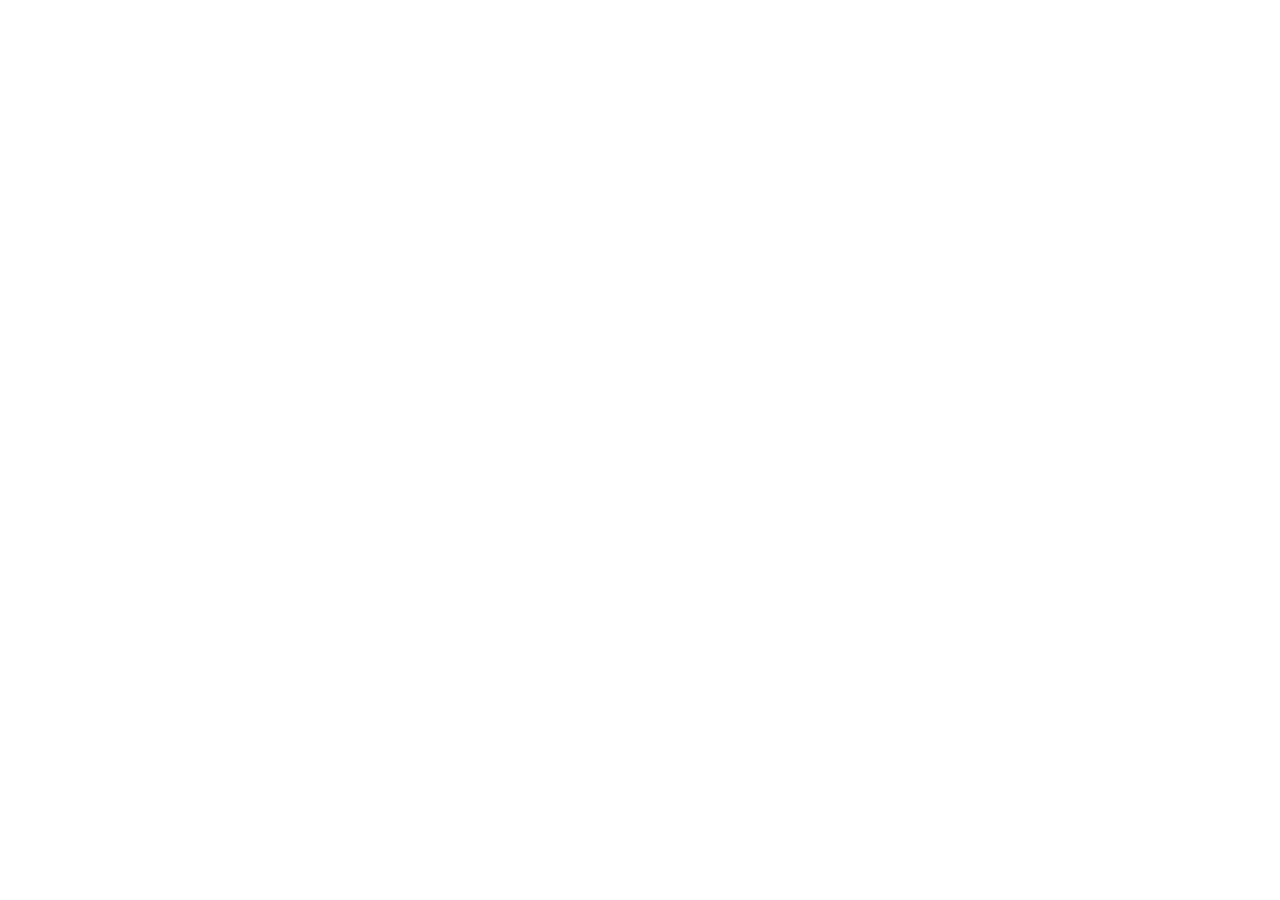
==== index.html @ 67c73c74 "Add files via upload" ====
<!DOCTYPE html>
<html lang="es">
<head>
  <meta charset="UTF-8">
  <meta name="viewport" content="width=device-width, initial-scale=1">
  <title>Hyper Ventas</title>
  <link rel="preconnect" href="https://fonts.googleapis.com">
  <link rel="preconnect" href="https://fonts.gstatic.com" crossorigin>
  <link href="https://fonts.googleapis.com/css2?family=Sora:wght@400;600;700&display=swap" rel="stylesheet">
  <link rel="stylesheet" href="css/styles.css">
</head>
<body>
  <!-- Contenedores vacíos: inicio.js los llena con los datos de config.js -->
  <header id="barra" class="barra"></header>
  <section id="encabezado" class="hero"></section>

  <main class="contenido">
    <section id="sobre" class="bloque"></section>
    <section id="quehago" class="bloque"></section>
    <section id="pasos" class="bloque"></section>
    <section id="contacto" class="bloque contacto"></section>
  </main>

  <a id="flotante" class="flotante"></a>

  <!-- Orden importante: datos, piezas compartidas, lógica de la página -->
  <script src="js/config.js"></script>
  <script src="js/comun.js"></script>
  <script src="js/inicio.js"></script>
</body>
</html>
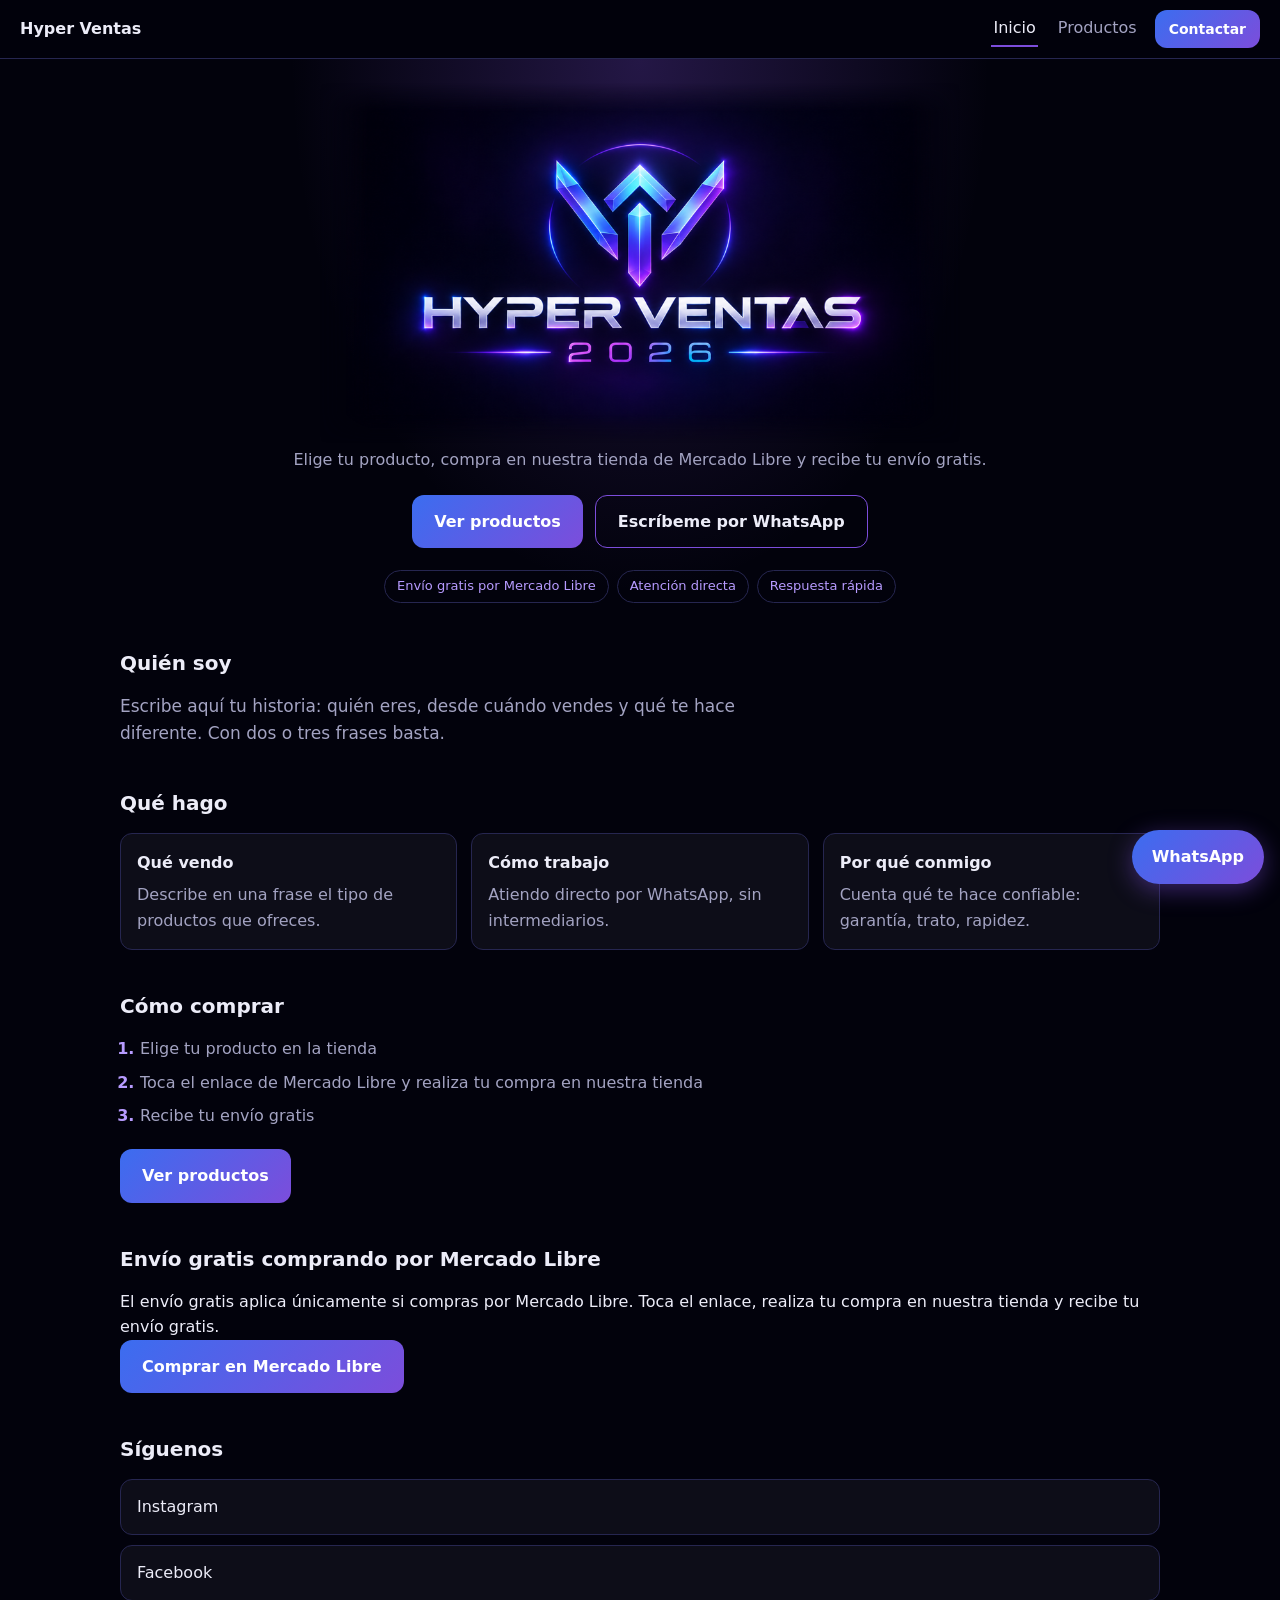
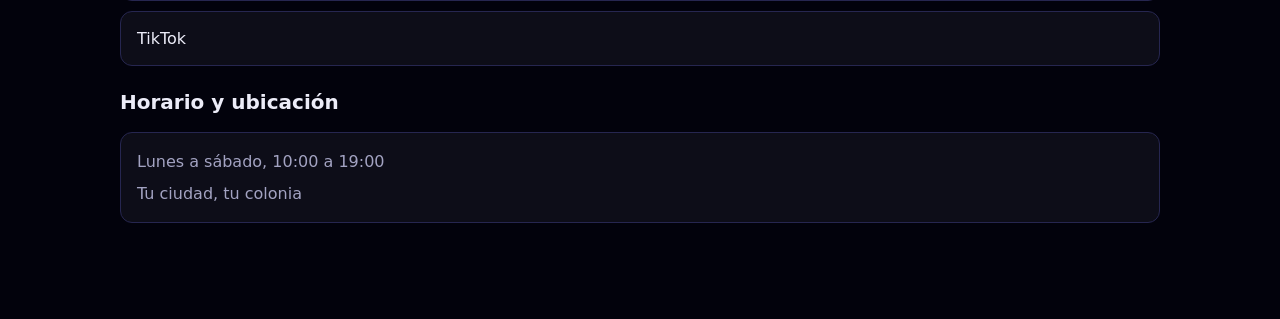
==== commit 1ec171e3: "Update index.html" ====
--- a/index.html
+++ b/index.html
@@ -18,6 +18,7 @@
     <section id="sobre" class="bloque"></section>
     <section id="quehago" class="bloque"></section>
     <section id="pasos" class="bloque"></section>
+    <section id="envio" class="bloque envio"></section>
     <section id="contacto" class="bloque contacto"></section>
   </main>
 
--- a/css/styles.css
+++ b/css/styles.css
@@ -0,0 +1,132 @@
+/* ===== Paleta: negro + azul y violeta (análogos) =====
+   El ámbar (complementario del azul-violeta) se usa solo en avisos como "Agotado". */
+:root {
+  --fondo: #02020c;  --superficie: #0d0d18;  --borde: #262650;
+  --azul: #3b6df0;   --violeta: #7c4ddb;
+  --cian: #8fb4ff;   --lila: #b79bff;
+  --texto: #ececf8;  --texto-suave: #a3a3c2;
+  --degradado: linear-gradient(135deg, #3b6df0, #7c4ddb);
+  --aviso: #ffb454;
+  --radio: 12px;
+}
+* { box-sizing: border-box; margin: 0; }
+html { scroll-behavior: smooth; }
+body { font-family: "Sora", system-ui, sans-serif; background: var(--fondo); color: var(--texto); line-height: 1.6; }
+a:focus-visible, button:focus-visible, input:focus-visible { outline: 2px solid var(--cian); outline-offset: 3px; }
+
+/* ===== Barra superior fija ===== */
+.barra { position: sticky; top: 0; z-index: 10; display: flex; justify-content: space-between; align-items: center;
+  padding: 10px 20px; background: rgba(2, 2, 12, 0.92); border-bottom: 1px solid var(--borde); backdrop-filter: blur(8px); }
+.marca { color: var(--texto); font-weight: 700; text-decoration: none; }
+.barra nav { display: flex; gap: 18px; margin-left: auto; margin-right: 16px; }
+.barra nav a { color: var(--texto-suave); text-decoration: none; padding: 4px 2px; border-bottom: 2px solid transparent; }
+.barra nav a:hover { color: var(--texto); }
+.barra nav a[aria-current="page"] { color: var(--texto); border-color: var(--violeta); }
+@media (max-width: 520px) { .barra .boton-mini { display: none; } .barra nav { margin-right: 0; } }
+
+/* ===== Botones ===== */
+.boton-principal, .boton-secundario, .boton-mini { display: inline-block; text-align: center; text-decoration: none;
+  border-radius: var(--radio); font-weight: 700; cursor: pointer; border: 0; font-family: inherit; font-size: 1rem; }
+.boton-principal { background: var(--degradado); color: #fff; padding: 14px 22px; transition: transform .15s, filter .15s; }
+.boton-principal:hover { filter: brightness(1.08); transform: translateY(-2px); }
+.boton-secundario { border: 1px solid var(--violeta); color: var(--texto); padding: 13px 22px; background: transparent; transition: background .15s; }
+.boton-secundario:hover { background: var(--violeta); }
+.boton-mini { background: var(--degradado); color: #fff; padding: 8px 14px; font-size: .875rem; }
+
+/* ===== Hero ===== */
+.hero { text-align: center; padding: 24px 20px 36px; max-width: 760px; margin: 0 auto;
+  background: radial-gradient(ellipse at 50% 0%, rgba(124,77,219,.28), transparent 65%); animation: entrada .6s ease-out; }
+.hero img { width: 100%; max-width: 640px; height: auto; display: block; margin: 0 auto;
+  -webkit-mask-image: linear-gradient(to right, transparent, #000 8%, #000 92%, transparent), linear-gradient(to bottom, transparent, #000 8%, #000 92%, transparent);
+  -webkit-mask-composite: source-in;
+  mask-image: linear-gradient(to right, transparent, #000 8%, #000 92%, transparent), linear-gradient(to bottom, transparent, #000 8%, #000 92%, transparent);
+  mask-composite: intersect; }
+.solo-lectores { position: absolute; width: 1px; height: 1px; overflow: hidden; clip: rect(0 0 0 0); white-space: nowrap; }
+.hero p { color: var(--texto-suave); margin-top: 4px; }
+.acciones { display: flex; gap: 12px; justify-content: center; flex-wrap: wrap; margin-top: 22px; }
+.ventajas { list-style: none; padding: 0; display: flex; gap: 8px; justify-content: center; flex-wrap: wrap; margin-top: 22px; }
+.ventajas li { font-size: .8125rem; color: var(--lila); border: 1px solid var(--borde); border-radius: 999px; padding: 5px 12px; }
+@keyframes entrada { from { opacity: 0; transform: translateY(12px); } to { opacity: 1; transform: none; } }
+
+/* ===== Contenido ===== */
+.contenido { max-width: 1080px; margin: 0 auto; padding: 8px 20px 96px; display: grid; gap: 40px; }
+.bloque h2 { font-size: 1.25rem; margin-bottom: 14px; }
+
+/* ===== Página de inicio ===== */
+.texto-largo { color: var(--texto-suave); max-width: 62ch; font-size: 1.0625rem; }
+.tarjetas { list-style: none; padding: 0; display: grid; gap: 14px; }
+@media (min-width: 720px) { .tarjetas { grid-template-columns: repeat(3, 1fr); } }
+.tarjetas .tarjeta h3 { color: var(--texto); font-size: 1rem; margin-bottom: 6px; }
+.pasos { padding-left: 1.25rem; display: grid; gap: 8px; margin-bottom: 20px; color: var(--texto-suave); }
+.pasos li::marker { color: var(--lila); font-weight: 700; }
+
+/* ===== Página de productos ===== */
+.pagina-productos { padding-top: 32px; }
+.titulo-pagina { font-size: 1.75rem; margin-bottom: 14px; }
+
+/* ===== Buscador y filtros ===== */
+.buscador { width: 100%; padding: 13px 16px; border-radius: var(--radio); border: 1px solid var(--borde);
+  background: var(--superficie); color: var(--texto); font-family: inherit; font-size: 1rem; }
+.buscador:focus { border-color: var(--cian); }
+.chips { display: flex; gap: 8px; overflow-x: auto; padding: 12px 0; }
+.chip { flex: none; padding: 8px 16px; border-radius: 999px; border: 1px solid var(--borde); background: transparent;
+  color: var(--texto-suave); font-family: inherit; cursor: pointer; transition: background .15s, color .15s; }
+.chip:hover { border-color: var(--azul); color: var(--texto); }
+.chip[aria-pressed="true"] { background: var(--degradado); border-color: transparent; color: #fff; }
+
+/* ===== Tarjetas de producto ===== */
+.lista-productos { list-style: none; padding: 0; display: grid; gap: 14px; grid-template-columns: repeat(2, 1fr); }
+@media (min-width: 720px) { .lista-productos { grid-template-columns: repeat(4, 1fr); } }
+.producto { background: var(--superficie); border: 1px solid var(--borde); border-radius: var(--radio); overflow: hidden;
+  cursor: pointer; display: flex; flex-direction: column; transition: transform .2s, border-color .2s; }
+.producto:hover { transform: translateY(-4px); border-color: var(--violeta); }
+.producto:focus-visible { outline: 2px solid var(--cian); }
+.foto { aspect-ratio: 1; width: 100%; object-fit: cover; display: block; }
+.foto-vacia { display: grid; place-items: center; background: #14112b; color: var(--lila); font-size: 3rem; font-weight: 700; }
+.info { padding: 12px; display: grid; gap: 4px; flex: 1; }
+.categoria { font-size: .75rem; color: var(--texto-suave); }
+.info h3 { font-size: .95rem; font-weight: 600; }
+.precio { color: var(--cian); font-weight: 700; }
+.ver-mas { font-size: .8125rem; color: var(--lila); margin-top: 4px; }
+.producto.agotado .foto { opacity: .45; }
+.etiqueta-agotado { justify-self: start; font-size: .75rem; font-weight: 700; padding: 3px 10px; border-radius: 999px; background: #2e2210; color: var(--aviso); }
+.vacio { background: var(--superficie); border: 1px dashed var(--borde); border-radius: var(--radio); padding: 28px 16px; color: var(--texto-suave); text-align: center; }
+
+/* ===== Detalle (ventana emergente) ===== */
+.detalle { border: 1px solid var(--borde); border-radius: 16px; background: var(--fondo); color: var(--texto);
+  padding: 0; width: min(760px, calc(100% - 24px)); max-height: calc(100% - 24px); overflow: auto; margin: auto; }
+.detalle[open] { animation: entrada .25s ease-out; }
+.detalle::backdrop { background: rgba(2, 8, 14, 0.8); }
+.detalle-cuerpo { display: grid; gap: 20px; padding: 20px; }
+@media (min-width: 720px) { .detalle-cuerpo { grid-template-columns: 1fr 1fr; } }
+.detalle .foto { border-radius: var(--radio); }
+.detalle-info { display: grid; gap: 12px; align-content: start; }
+.detalle-info h3 { font-size: 1.4rem; }
+.detalle-info .precio { font-size: 1.4rem; }
+.detalle-info p { color: var(--texto-suave); }
+.cerrar { justify-self: end; margin: 12px 12px 0 0; background: none; border: 1px solid var(--borde); color: var(--texto);
+  border-radius: 8px; padding: 6px 12px; font-family: inherit; cursor: pointer; }
+.detalle > .cerrar { display: block; margin-left: auto; }
+.cantidad { display: flex; align-items: center; gap: 12px; }
+.cantidad button { width: 38px; height: 38px; border-radius: 8px; border: 1px solid var(--borde); background: var(--superficie);
+  color: var(--texto); font-size: 1.25rem; cursor: pointer; }
+.cantidad button:hover { border-color: var(--azul); }
+.cantidad output { min-width: 28px; text-align: center; font-weight: 700; }
+.nota { font-size: .8125rem; }
+
+/* ===== Contacto ===== */
+.contacto { display: grid; gap: 20px; }
+.lista-redes { list-style: none; padding: 0; display: grid; gap: 10px; }
+.lista-redes a { display: block; padding: 14px 16px; background: var(--superficie); border: 1px solid var(--borde);
+  border-radius: var(--radio); color: var(--texto); text-decoration: none; transition: border-color .15s; }
+.lista-redes a:hover { border-color: var(--azul); }
+.tarjeta { background: var(--superficie); border: 1px solid var(--borde); border-radius: var(--radio); padding: 16px; color: var(--texto-suave); }
+.tarjeta p + p { margin-top: 6px; }
+
+/* ===== Botón flotante de WhatsApp ===== */
+.flotante { position: fixed; right: 16px; bottom: 16px; z-index: 9; background: var(--degradado); color: #fff;
+  font-weight: 700; text-decoration: none; padding: 14px 20px; border-radius: 999px; box-shadow: 0 6px 24px rgba(124,77,219,.45); transition: transform .15s; }
+.flotante:hover { transform: scale(1.05); }
+
+@media (prefers-reduced-motion: reduce) { * { animation: none !important; transition: none !important; scroll-behavior: auto !important; } }
+
